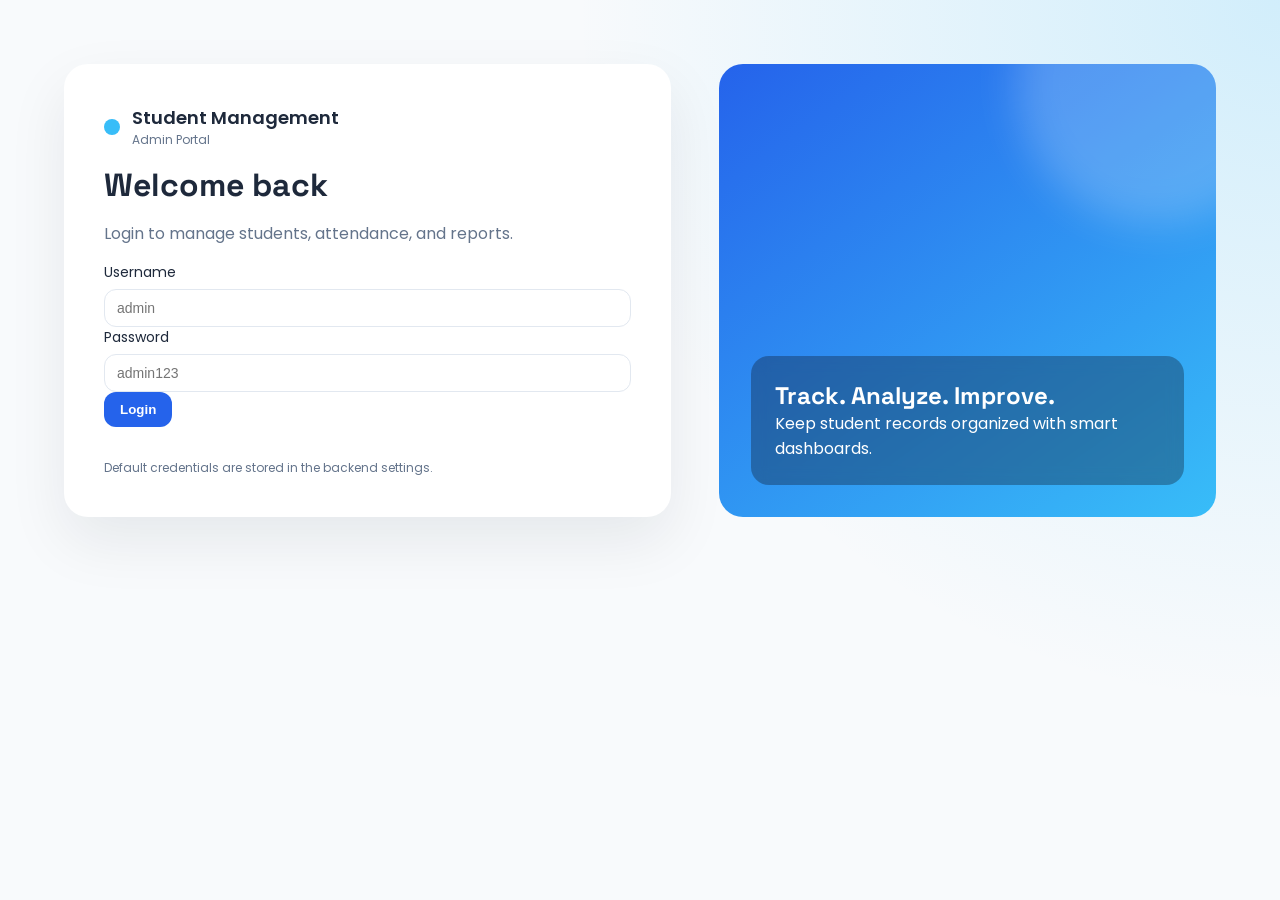
==== frontend/index.html @ d45fc471 "first commit" ====
<!DOCTYPE html>
<html lang="en">
  <head>
    <meta charset="UTF-8" />
    <meta name="viewport" content="width=device-width, initial-scale=1.0" />
    <title>Student Management System - Login</title>
    <link rel="stylesheet" href="css/style.css" />
    <link rel="preconnect" href="https://fonts.googleapis.com" />
    <link rel="preconnect" href="https://fonts.gstatic.com" crossorigin />
    <link
      href="https://fonts.googleapis.com/css2?family=Poppins:wght@400;500;600;700&family=Space+Grotesk:wght@500;600&display=swap"
      rel="stylesheet"
    />
  </head>
  <body class="theme">
    <main class="auth">
      <section class="auth-card">
        <div class="brand">
          <div class="brand-dot"></div>
          <div>
            <p class="brand-title">Student Management</p>
            <p class="brand-subtitle">Admin Portal</p>
          </div>
        </div>
        <h1>Welcome back</h1>
        <p class="muted">Login to manage students, attendance, and reports.</p>
        <form id="login-form">
          <label class="field">
            Username
            <input type="text" name="username" placeholder="admin" required />
          </label>
          <label class="field">
            Password
            <input type="password" name="password" placeholder="admin123" required />
          </label>
          <button type="submit" class="btn primary">Login</button>
          <p id="login-error" class="error"></p>
        </form>
        <p class="muted small">Default credentials are stored in the backend settings.</p>
      </section>
      <div class="auth-visual">
        <div class="card-glow"></div>
        <div class="auth-visual-card">
          <h2>Track. Analyze. Improve.</h2>
          <p>Keep student records organized with smart dashboards.</p>
        </div>
      </div>
    </main>
    <script src="js/login.js"></script>
  </body>
</html>
---- frontend/css/style.css ----
:root {
  --primary: #2563eb;
  --secondary: #38bdf8;
  --background: #f8fafc;
  --sidebar: #0f172a;
  --card: #ffffff;
  --success: #22c55e;
  --warning: #f59e0b;
  --danger: #ef4444;
  --text: #1e293b;
  --text-muted: #64748b;
  --shadow: 0 24px 60px rgba(15, 23, 42, 0.08);
}

* {
  box-sizing: border-box;
  margin: 0;
  padding: 0;
}

body.theme {
  font-family: "Poppins", "Segoe UI", sans-serif;
  background: radial-gradient(circle at top right, rgba(56, 189, 248, 0.2), transparent 45%),
    var(--background);
  color: var(--text);
  min-height: 100vh;
}

h1,
h2,
h3 {
  font-family: "Space Grotesk", "Poppins", sans-serif;
}

a {
  color: inherit;
}

.auth {
  display: grid;
  grid-template-columns: 1.1fr 0.9fr;
  gap: 48px;
  padding: 64px;
}

.auth-card {
  background: var(--card);
  padding: 40px;
  border-radius: 24px;
  box-shadow: var(--shadow);
  display: flex;
  flex-direction: column;
  gap: 16px;
}

.auth-card h1 {
  font-size: 32px;
}

.auth-visual {
  position: relative;
  border-radius: 24px;
  background: linear-gradient(145deg, var(--primary), var(--secondary));
  padding: 32px;
  display: flex;
  align-items: flex-end;
  color: white;
  overflow: hidden;
}

.auth-visual-card {
  background: rgba(15, 23, 42, 0.35);
  padding: 24px;
  border-radius: 18px;
  backdrop-filter: blur(8px);
}

.card-glow {
  position: absolute;
  width: 280px;
  height: 280px;
  top: -120px;
  right: -80px;
  background: rgba(255, 255, 255, 0.2);
  filter: blur(20px);
  border-radius: 999px;
}

.brand {
  display: flex;
  align-items: center;
  gap: 12px;
}

.brand-dot {
  width: 16px;
  height: 16px;
  background: var(--secondary);
  border-radius: 50%;
}

.brand-title {
  font-weight: 600;
  font-size: 18px;
}

.brand-subtitle {
  font-size: 12px;
  color: var(--text-muted);
}

.brand.compact .brand-subtitle {
  color: rgba(255, 255, 255, 0.7);
}

.field {
  display: flex;
  flex-direction: column;
  gap: 6px;
  font-size: 14px;
}

.field input,
.field select {
  padding: 10px 12px;
  border-radius: 12px;
  border: 1px solid #e2e8f0;
  font-size: 14px;
}

.btn {
  padding: 10px 16px;
  border-radius: 12px;
  border: none;
  cursor: pointer;
  font-weight: 600;
}

.btn.primary {
  background: var(--primary);
  color: white;
}

.btn.ghost {
  background: transparent;
  border: 1px solid #cbd5f5;
  color: var(--text);
}

.btn.success {
  background: var(--success);
  color: white;
}

.btn.danger {
  background: var(--danger);
  color: white;
}

.btn:hover {
  opacity: 0.9;
}

.muted {
  color: var(--text-muted);
}

.small {
  font-size: 12px;
}

.error {
  color: var(--danger);
  font-size: 13px;
  min-height: 16px;
}

.layout {
  display: grid;
  grid-template-columns: 260px 1fr;
  min-height: 100vh;
}

.sidebar {
  background: var(--sidebar);
  color: white;
  padding: 28px 20px;
  display: flex;
  flex-direction: column;
  gap: 24px;
}

.menu {
  display: flex;
  flex-direction: column;
  gap: 10px;
}

.menu-btn {
  background: transparent;
  border: none;
  color: rgba(255, 255, 255, 0.7);
  padding: 12px 14px;
  border-radius: 12px;
  text-align: left;
  cursor: pointer;
  font-weight: 600;
}

.menu-btn.active,
.menu-btn:hover {
  background: rgba(255, 255, 255, 0.1);
  color: white;
}

.content {
  padding: 32px 36px 64px;
}

.topbar {
  display: flex;
  justify-content: space-between;
  align-items: center;
  gap: 24px;
}

.topbar-actions {
  display: flex;
  gap: 12px;
  align-items: center;
}

.topbar input {
  padding: 10px 12px;
  border-radius: 12px;
  border: 1px solid #e2e8f0;
  min-width: 220px;
}

.cards {
  display: grid;
  grid-template-columns: repeat(auto-fit, minmax(180px, 1fr));
  gap: 16px;
  margin-top: 24px;
}

.stat-card {
  background: var(--card);
  border-radius: 18px;
  padding: 18px;
  box-shadow: var(--shadow);
}

.section {
  margin-top: 32px;
}

.section-header {
  display: flex;
  justify-content: space-between;
  align-items: center;
  margin-bottom: 16px;
}

.section-actions {
  display: flex;
  gap: 12px;
  align-items: center;
}

.table-wrap {
  background: var(--card);
  border-radius: 18px;
  padding: 16px;
  box-shadow: var(--shadow);
  overflow-x: auto;
}

.table-wrap table {
  width: 100%;
  border-collapse: collapse;
  font-size: 14px;
}

.table-wrap th,
.table-wrap td {
  text-align: left;
  padding: 12px;
  border-bottom: 1px solid #eef2f6;
}

.table-wrap th {
  font-size: 12px;
  text-transform: uppercase;
  letter-spacing: 0.06em;
  color: var(--text-muted);
}

.pagination {
  margin-top: 12px;
  display: flex;
  gap: 12px;
  align-items: center;
}

.activity {
  list-style: none;
  display: grid;
  gap: 12px;
}

.activity li {
  background: var(--card);
  padding: 12px 16px;
  border-radius: 14px;
  box-shadow: var(--shadow);
}

.report-output {
  background: var(--card);
  padding: 16px;
  border-radius: 16px;
  box-shadow: var(--shadow);
  min-height: 160px;
}

.settings-grid {
  display: grid;
  gap: 16px;
  max-width: 420px;
}

.attendance-actions {
  display: flex;
  gap: 12px;
  align-items: center;
}

.modal {
  position: fixed;
  inset: 0;
  display: flex;
  align-items: center;
  justify-content: center;
  background: rgba(15, 23, 42, 0.55);
  padding: 24px;
}

.modal-card {
  background: var(--card);
  border-radius: 20px;
  padding: 24px;
  width: min(560px, 100%);
}

.modal-header {
  display: flex;
  justify-content: space-between;
  align-items: center;
  margin-bottom: 16px;
}

.modal-form {
  display: grid;
  gap: 12px;
}

.hidden {
  display: none;
}

@media (max-width: 960px) {
  .auth {
    grid-template-columns: 1fr;
  }

  .layout {
    grid-template-columns: 1fr;
  }

  .sidebar {
    flex-direction: row;
    align-items: center;
    justify-content: space-between;
  }

  .menu {
    flex-direction: row;
    flex-wrap: wrap;
  }

  .topbar {
    flex-direction: column;
    align-items: flex-start;
  }
}
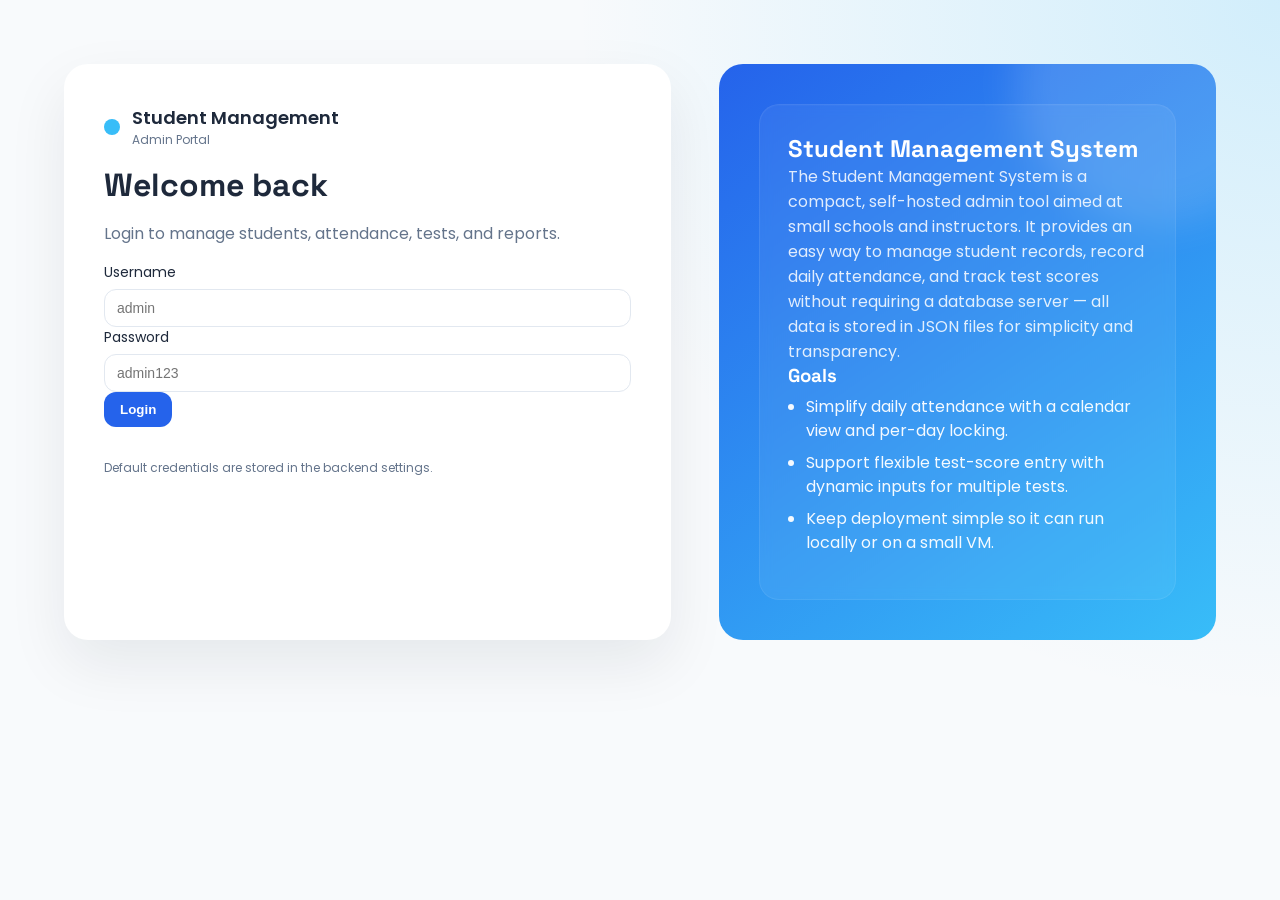
==== commit b3c69068: "first commit" ====
--- a/frontend/index.html
+++ b/frontend/index.html
@@ -23,7 +23,7 @@
           </div>
         </div>
         <h1>Welcome back</h1>
-        <p class="muted">Login to manage students, attendance, and reports.</p>
+        <p class="muted">Login to manage students, attendance, tests, and reports.</p>
         <form id="login-form">
           <label class="field">
             Username
@@ -41,11 +41,19 @@
       <div class="auth-visual">
         <div class="card-glow"></div>
         <div class="auth-visual-card">
-          <h2>Track. Analyze. Improve.</h2>
-          <p>Keep student records organized with smart dashboards.</p>
+          <h2>Student Management System</h2>
+          <p class="muted">The Student Management System is a compact, self-hosted admin tool aimed at small schools and instructors. It provides an easy way to manage student records, record daily attendance, and track test scores without requiring a database server — all data is stored in JSON files for simplicity and transparency.</p>
+
+          <h3>Goals</h3>
+          <ul>
+            <li>Simplify daily attendance with a calendar view and per-day locking.</li>
+            <li>Support flexible test-score entry with dynamic inputs for multiple tests.</li>
+            <li>Keep deployment simple so it can run locally or on a small VM.</li>
+          </ul>
         </div>
       </div>
     </main>
+    <script src="js/config.js"></script>
     <script src="js/login.js"></script>
   </body>
 </html>
--- a/frontend/css/style.css
+++ b/frontend/css/style.css
@@ -61,18 +61,22 @@
   position: relative;
   border-radius: 24px;
   background: linear-gradient(145deg, var(--primary), var(--secondary));
-  padding: 32px;
-  display: flex;
-  align-items: flex-end;
+  padding: 40px;
+  display: flex;
+  align-items: flex-start;
   color: white;
   overflow: hidden;
 }
 
 .auth-visual-card {
-  background: rgba(15, 23, 42, 0.35);
-  padding: 24px;
-  border-radius: 18px;
-  backdrop-filter: blur(8px);
+  background: rgba(255, 255, 255, 0.06);
+  padding: 28px;
+  border-radius: 20px;
+  backdrop-filter: blur(6px);
+  color: rgba(255,255,255,0.98);
+  border: 1px solid rgba(255,255,255,0.07);
+  box-shadow: inset 0 1px 0 rgba(255,255,255,0.02);
+  max-width: 480px;
 }
 
 .card-glow {
@@ -81,7 +85,7 @@
   height: 280px;
   top: -120px;
   right: -80px;
-  background: rgba(255, 255, 255, 0.2);
+  background: rgba(255, 255, 255, 0.14);
   filter: blur(20px);
   border-radius: 999px;
 }
@@ -109,6 +113,47 @@
   color: var(--text-muted);
 }
 
+.auth-visual-card h2,
+.auth-visual-card h3 {
+  color: #ffffff;
+}
+
+.auth-visual-card p.muted {
+  color: rgba(255,255,255,0.85);
+}
+
+.auth-visual-card ul {
+  margin: 8px 0 16px 18px;
+  color: rgba(255,255,255,0.95);
+  line-height: 1.5;
+}
+
+.auth-visual-card ul li {
+  margin-bottom: 8px;
+}
+
+.auth-visual-card pre,
+.auth-visual-card code {
+  font-family: ui-monospace, SFMono-Regular, Menlo, Monaco, "Roboto Mono", "Courier New", monospace;
+  font-size: 13px;
+}
+
+.auth-visual-card pre {
+  background: rgba(0,0,0,0.22);
+  padding: 12px;
+  border-radius: 8px;
+  overflow: auto;
+  color: #ffffff;
+  white-space: pre-wrap;
+  word-break: break-word;
+  margin-top: 8px;
+}
+
+.auth-visual-card a {
+  color: #cfe9ff;
+  text-decoration: underline;
+}
+
 .brand.compact .brand-subtitle {
   color: rgba(255, 255, 255, 0.7);
 }
@@ -118,6 +163,30 @@
   flex-direction: column;
   gap: 6px;
   font-size: 14px;
+}
+
+.field-header {
+  display: flex;
+  justify-content: space-between;
+  align-items: center;
+  gap: 12px;
+}
+
+.small-btn {
+  padding: 6px 10px;
+  font-size: 12px;
+}
+
+.test-marks-list {
+  display: grid;
+  gap: 10px;
+}
+
+.inline-field {
+  display: flex;
+  flex-direction: column;
+  gap: 6px;
+  font-size: 13px;
 }
 
 .field input,
@@ -336,6 +405,94 @@
   align-items: center;
 }
 
+.attendance-panel {
+  display: grid;
+  gap: 16px;
+}
+
+.calendar-card {
+  background: var(--card);
+  border-radius: 18px;
+  box-shadow: var(--shadow);
+  padding: 18px;
+}
+
+.calendar-header {
+  margin-bottom: 12px;
+}
+
+.calendar-weekdays,
+.calendar-grid {
+  display: grid;
+  grid-template-columns: repeat(7, minmax(0, 1fr));
+  gap: 8px;
+}
+
+.calendar-weekdays {
+  margin-bottom: 8px;
+  color: var(--text-muted);
+  font-size: 12px;
+  text-transform: uppercase;
+  letter-spacing: 0.04em;
+}
+
+.calendar-day {
+  height: 36px;
+  border-radius: 10px;
+  display: flex;
+  align-items: center;
+  justify-content: center;
+  background: #f1f5f9;
+  color: var(--text);
+  font-weight: 600;
+}
+
+.calendar-day.empty {
+  background: transparent;
+}
+
+.calendar-day.today {
+  background: var(--primary);
+  color: #fff;
+}
+
+.attendance-table-wrap {
+  margin-top: 0;
+}
+
+.attendance-footer-actions {
+  display: flex;
+  justify-content: flex-end;
+}
+
+.attendance-row-actions {
+  display: flex;
+  flex-wrap: wrap;
+  gap: 8px;
+}
+
+.attendance-status {
+  display: inline-flex;
+  align-items: center;
+  padding: 5px 10px;
+  border-radius: 999px;
+  background: #e2e8f0;
+  color: var(--text);
+  font-size: 12px;
+  font-weight: 600;
+  text-transform: capitalize;
+}
+
+.attendance-status.locked {
+  background: #dbeafe;
+  color: #1d4ed8;
+}
+
+.btn:disabled {
+  opacity: 0.6;
+  cursor: not-allowed;
+}
+
 .modal {
   position: fixed;
   inset: 0;
@@ -344,13 +501,19 @@
   justify-content: center;
   background: rgba(15, 23, 42, 0.55);
   padding: 24px;
+  overflow-y: auto;
 }
 
 .modal-card {
   background: var(--card);
   border-radius: 20px;
   padding: 24px;
-  width: min(560px, 100%);
+  width: min(880px, 100%);
+  max-height: calc(100vh - 48px);
+  overflow: hidden;
+  scroll-behavior: smooth;
+  display: flex;
+  flex-direction: column;
 }
 
 .modal-header {
@@ -360,9 +523,28 @@
   margin-bottom: 16px;
 }
 
-.modal-form {
-  display: grid;
-  gap: 12px;
+#student-form {
+  display: flex;
+  flex-wrap: wrap;
+  gap: 12px 16px;
+  align-items: flex-start;
+  max-height: calc(100vh - 170px);
+  overflow-y: scroll;
+  scrollbar-gutter: stable both-edges;
+  scroll-behavior: smooth;
+  padding-right: 6px;
+}
+
+#student-form > label.field {
+  flex: 1 1 calc(50% - 8px);
+  min-width: 280px;
+}
+
+#student-form > div.field,
+#student-form > #save-student,
+#student-form > #form-error {
+  width: 100%;
+  flex: 1 1 100%;
 }
 
 .hidden {
@@ -393,4 +575,23 @@
     flex-direction: column;
     align-items: flex-start;
   }
-}
+
+  .modal-card {
+    max-height: calc(100vh - 24px);
+    padding: 16px;
+  }
+
+  #student-form {
+    max-height: calc(100vh - 140px);
+  }
+
+  #student-form > label.field {
+    min-width: 100%;
+    flex-basis: 100%;
+  }
+
+  .calendar-day {
+    height: 32px;
+    font-size: 13px;
+  }
+}
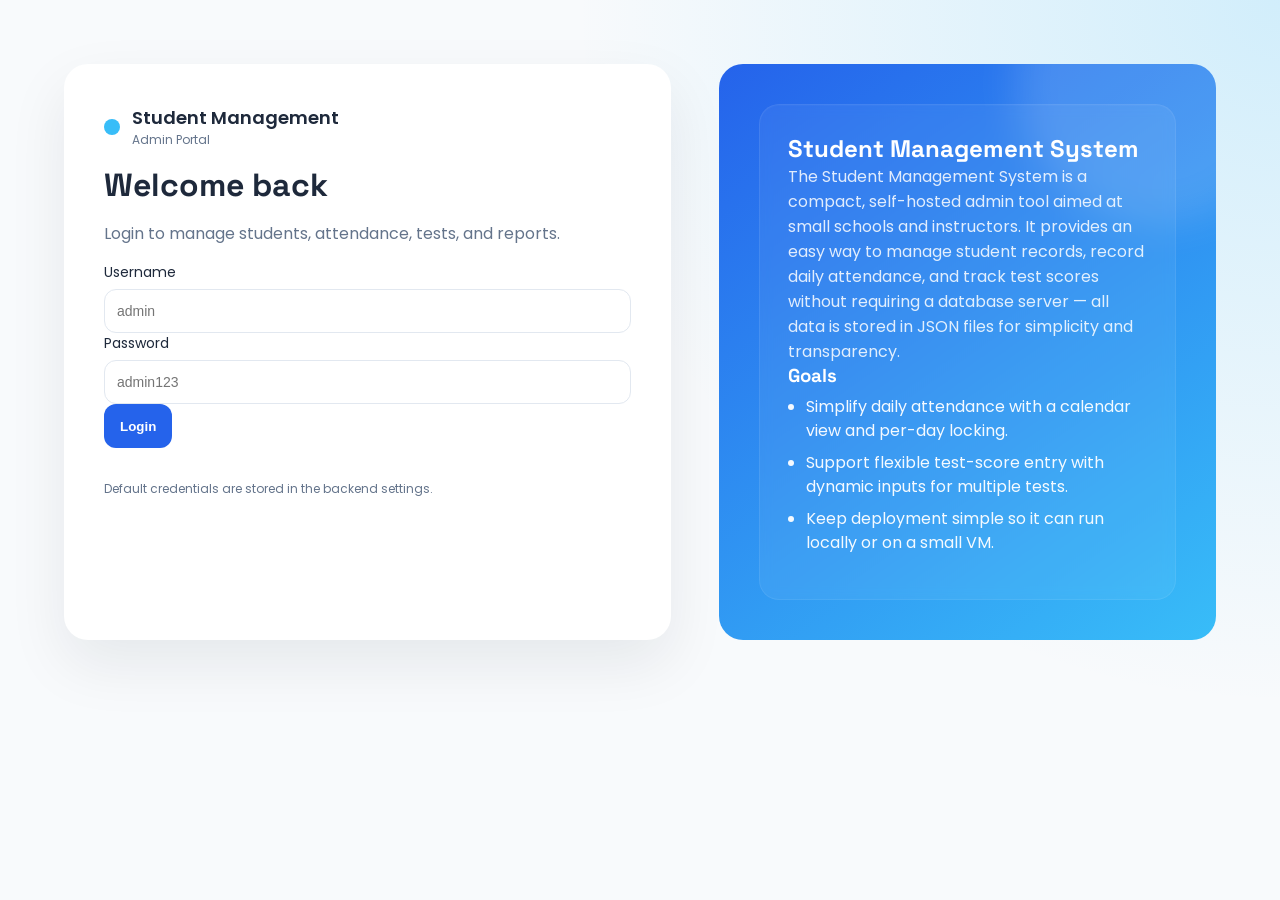
==== commit 9c06f604: "first commit" ====
--- a/frontend/index.html
+++ b/frontend/index.html
@@ -2,7 +2,11 @@
 <html lang="en">
   <head>
     <meta charset="UTF-8" />
-    <meta name="viewport" content="width=device-width, initial-scale=1.0" />
+    <meta name="viewport" content="width=device-width, initial-scale=1.0, viewport-fit=cover, user-scalable=yes" />
+    <meta name="theme-color" content="#2563eb" />
+    <meta name="apple-mobile-web-app-capable" content="yes" />
+    <meta name="apple-mobile-web-app-status-bar-style" content="black-translucent" />
+    <meta name="apple-mobile-web-app-title" content="Student Management" />
     <title>Student Management System - Login</title>
     <link rel="stylesheet" href="css/style.css" />
     <link rel="preconnect" href="https://fonts.googleapis.com" />
--- a/frontend/css/style.css
+++ b/frontend/css/style.css
@@ -10,6 +10,10 @@
   --text: #1e293b;
   --text-muted: #64748b;
   --shadow: 0 24px 60px rgba(15, 23, 42, 0.08);
+  --safe-area-inset-left: env(safe-area-inset-left, 0);
+  --safe-area-inset-right: env(safe-area-inset-right, 0);
+  --safe-area-inset-top: env(safe-area-inset-top, 0);
+  --safe-area-inset-bottom: env(safe-area-inset-bottom, 0);
 }
 
 * {
@@ -195,6 +199,17 @@
   border-radius: 12px;
   border: 1px solid #e2e8f0;
   font-size: 14px;
+  min-height: 44px;
+  -webkit-appearance: none;
+  appearance: none;
+  transition: border-color 150ms ease;
+}
+
+.field input:focus,
+.field select:focus {
+  outline: none;
+  border-color: var(--primary);
+  box-shadow: 0 0 0 3px rgba(37, 99, 235, 0.1);
 }
 
 .btn {
@@ -203,6 +218,16 @@
   border: none;
   cursor: pointer;
   font-weight: 600;
+  min-height: 44px;
+  display: flex;
+  align-items: center;
+  justify-content: center;
+  -webkit-tap-highlight-color: transparent;
+  transition: all 150ms ease;
+}
+
+.btn:active {
+  transform: scale(0.98);
 }
 
 .btn.primary {
@@ -229,6 +254,9 @@
 .btn:hover {
   opacity: 0.9;
 }
+
+/* hide mobile hamburger by default; shown in mobile media queries */
+.hamburger { display: none; }
 
 .muted {
   color: var(--text-muted);
@@ -274,6 +302,9 @@
   text-align: left;
   cursor: pointer;
   font-weight: 600;
+  min-height: 44px;
+  transition: all 150ms ease;
+  -webkit-tap-highlight-color: transparent;
 }
 
 .menu-btn.active,
@@ -284,6 +315,8 @@
 
 .content {
   padding: 32px 36px 64px;
+  overflow-y: auto;
+  -webkit-overflow-scrolling: touch;
 }
 
 .topbar {
@@ -349,6 +382,25 @@
   width: 100%;
   border-collapse: collapse;
   font-size: 14px;
+}
+
+.report-table {
+  width: 100%;
+  border-collapse: collapse;
+  font-size: 14px;
+}
+.report-table th {
+  text-align: left;
+  padding: 8px 10px;
+  background: rgba(0,0,0,0.04);
+  font-weight: 700;
+}
+.report-table td {
+  padding: 8px 10px;
+  border-bottom: 1px solid rgba(0,0,0,0.06);
+}
+.report-table tbody tr:nth-child(odd) td {
+  background: rgba(0,0,0,0.02);
 }
 
 .table-wrap th,
@@ -595,3 +647,518 @@
     font-size: 13px;
   }
 }
+
+/* Responsive improvements: off-canvas sidebar, tighter tables, modal tweaks */
+@media (max-width: 960px) {
+  .auth {
+    grid-template-columns: 1fr;
+  }
+
+  .layout {
+    position: relative;
+    grid-template-columns: 1fr;
+  }
+
+  .sidebar {
+    position: fixed;
+    top: 0;
+    left: -320px; /* off-canvas */
+    height: 100vh;
+    width: 260px;
+    z-index: 60;
+    transition: left 240ms ease, transform 240ms ease;
+    padding-top: 24px;
+    padding-bottom: 24px;
+    box-shadow: 0 8px 30px rgba(2,6,23,0.35);
+    display: flex;
+    flex-direction: column;
+    gap: 12px;
+    overflow-y: auto;
+  }
+
+  body.sidebar-open .sidebar {
+    left: 0;
+  }
+
+  body.sidebar-open::before {
+    content: '';
+    position: fixed;
+    inset: 0;
+    background: rgba(0, 0, 0, 0.4);
+    z-index: 50;
+  }
+
+  .hamburger {
+    display: inline-flex;
+    align-items: center;
+    justify-content: center;
+    padding: 8px 10px;
+    font-size: 18px;
+    margin-right: 8px;
+    border-radius: 8px;
+  }
+
+  .content {
+    padding: 20px 18px 64px;
+  }
+
+  .table-wrap {
+    padding: 12px;
+  }
+
+  .report-output, .table-wrap table, .report-table {
+    font-size: 13px;
+  }
+
+  /* ensure logout button anchors to bottom of sidebar */
+  .sidebar #logout {
+    margin-top: auto;
+    align-self: stretch;
+  }
+
+  .topbar {
+    margin-bottom: 16px;
+  }
+
+  .topbar input {
+    min-width: 180px;
+  }
+}
+
+@media (max-width: 600px) {
+  /* Auth page mobile */
+  .auth {
+    padding: 24px 16px;
+    gap: 24px;
+  }
+
+  .auth-card {
+    padding: 20px 16px;
+    border-radius: 16px;
+  }
+
+  .auth-card h1 {
+    font-size: 24px;
+  }
+
+  .auth-visual {
+    padding: 20px;
+    border-radius: 16px;
+  }
+
+  .auth-visual-card {
+    padding: 16px;
+    border-radius: 12px;
+    font-size: 14px;
+  }
+
+  .card-glow {
+    width: 200px;
+    height: 200px;
+    top: -80px;
+    right: -60px;
+  }
+
+  /* Dashboard mobile */
+  .topbar {
+    flex-direction: column;
+    align-items: stretch;
+    gap: 12px;
+  }
+
+  .topbar input {
+    min-width: auto;
+    width: 100%;
+  }
+
+  .topbar-actions {
+    flex-direction: column;
+    gap: 8px;
+  }
+
+  .topbar-actions button {
+    width: 100%;
+  }
+
+  .topbar-actions input {
+    width: 100%;
+  }
+
+  /* Stats cards stacked */
+  .cards {
+    grid-template-columns: 1fr;
+    gap: 12px;
+    margin-top: 16px;
+  }
+
+  .stat-card {
+    display: grid;
+    grid-template-columns: 1fr 1fr;
+    align-items: center;
+    justify-content: space-between;
+    padding: 14px 12px;
+    border-radius: 12px;
+    gap: 8px;
+  }
+
+  .stat-card p {
+    margin: 0;
+    font-size: 13px;
+    color: var(--text-muted);
+    grid-column: 1;
+  }
+
+  .stat-card h2 {
+    margin: 0;
+    font-size: 18px;
+    font-weight: 700;
+    grid-column: 2;
+    text-align: right;
+  }
+
+  /* Sections */
+  .section {
+    margin-top: 20px;
+  }
+
+  .section-header {
+    flex-direction: column;
+    align-items: flex-start;
+    gap: 12px;
+  }
+
+  .section-actions {
+    flex-direction: column;
+    width: 100%;
+    gap: 8px;
+  }
+
+  .section-actions select,
+  .section-actions input {
+    width: 100%;
+  }
+
+  .section-actions button {
+    width: 100%;
+  }
+
+  /* Tables - optimize for mobile */
+  .table-wrap {
+    padding: 0;
+    border-radius: 12px;
+    overflow: hidden;
+    background: transparent;
+  }
+
+  .table-wrap table {
+    font-size: 12px;
+    width: 100%;
+    background: transparent;
+  }
+
+  /* Hide table header on mobile and show as data attributes */
+  .table-wrap thead {
+    display: none;
+  }
+
+  .table-wrap tbody {
+    display: flex;
+    flex-direction: column;
+    gap: 10px;
+    padding: 12px;
+  }
+
+  .table-wrap tr {
+    display: flex;
+    flex-direction: column;
+    background: var(--card);
+    border-radius: 10px;
+    padding: 12px;
+    gap: 8px;
+    border-bottom: none;
+    box-shadow: 0 2px 8px rgba(0, 0, 0, 0.06);
+    border: 1px solid #f0f1f3;
+  }
+
+  .table-wrap td {
+    display: grid;
+    grid-template-columns: 100px 1fr;
+    gap: 12px;
+    align-items: flex-start;
+    padding: 0;
+    font-size: 13px;
+    border-bottom: none;
+  }
+
+  .table-wrap td::before {
+    content: attr(data-label);
+    font-weight: 600;
+    color: var(--text-muted);
+    font-size: 12px;
+    text-transform: capitalize;
+  }
+
+  /* Special styling for action cells */
+  .table-wrap td.actions {
+    display: block;
+    padding-top: 8px;
+    border-top: 1px solid #f0f1f3;
+  }
+
+  .table-wrap td.actions::before {
+    display: block;
+    margin-bottom: 8px;
+  }
+
+  .table-wrap .attendance-row-actions {
+    display: flex;
+    flex-direction: column;
+    gap: 6px;
+  }
+
+  .table-wrap .attendance-row-actions button {
+    width: 100%;
+    padding: 8px 12px;
+    font-size: 12px;
+  }
+
+  .table-wrap button {
+    width: auto;
+    padding: 8px 12px;
+    font-size: 12px;
+  }
+
+  /* Attendance section */
+  .attendance-panel {
+    gap: 12px;
+  }
+
+  .calendar-card {
+    padding: 12px;
+    border-radius: 12px;
+  }
+
+  .calendar-weekdays,
+  .calendar-grid {
+    gap: 4px;
+  }
+
+  .calendar-day {
+    height: 28px;
+    font-size: 11px;
+    border-radius: 6px;
+  }
+
+  .attendance-table-wrap {
+    margin-top: 12px;
+  }
+
+  .attendance-row-actions {
+    flex-direction: column;
+    gap: 6px;
+  }
+
+  .attendance-row-actions button {
+    width: 100%;
+    font-size: 12px;
+    padding: 6px 8px;
+  }
+
+  /* Pagination */
+  .pagination {
+    justify-content: center;
+    gap: 8px;
+    margin-top: 12px;
+  }
+
+  .pagination button {
+    padding: 8px 12px;
+    font-size: 12px;
+  }
+
+  /* Report and output */
+  .report-output {
+    min-height: 200px;
+    overflow-x: auto;
+    -webkit-overflow-scrolling: touch;
+    font-size: 12px;
+    padding: 12px;
+  }
+
+  .report-table {
+    font-size: 12px;
+  }
+
+  .report-table th,
+  .report-table td {
+    padding: 6px 8px;
+    font-size: 11px;
+  }
+
+  .report-actions {
+    display: grid;
+    grid-template-columns: 1fr;
+    gap: 8px;
+    margin-top: 12px;
+  }
+
+  .report-actions button {
+    width: 100%;
+    font-size: 13px;
+  }
+
+  /* Modal improvements */
+  .modal {
+    padding: 16px;
+  }
+
+  .modal-card {
+    width: 100%;
+    border-radius: 16px;
+    padding: 14px;
+    max-height: calc(100vh - 32px);
+  }
+
+  .modal-header {
+    margin-bottom: 12px;
+  }
+
+  .modal-header h3 {
+    font-size: 18px;
+  }
+
+  #student-form {
+    flex-direction: column;
+    max-height: calc(100vh - 140px);
+    gap: 10px;
+  }
+
+  #student-form > label.field {
+    min-width: auto;
+    width: 100%;
+    flex-basis: auto;
+  }
+
+  #student-form > div.field {
+    width: 100%;
+  }
+
+  #student-form > button {
+    width: 100%;
+  }
+
+  .field input,
+  .field select {
+    font-size: 16px;
+    padding: 12px;
+  }
+
+  .btn {
+    padding: 12px 16px;
+    font-size: 14px;
+  }
+
+  /* Activity list */
+  .activity {
+    gap: 10px;
+  }
+
+  .activity li {
+    padding: 12px 14px;
+    border-radius: 10px;
+    font-size: 13px;
+  }
+
+  /* Settings */
+  .settings-grid {
+    max-width: 100%;
+    gap: 12px;
+  }
+
+  /* Content padding */
+  .content {
+    padding: 16px 14px 50px;
+  }
+}
+
+/* Extra small screens - phones */
+@media (max-width: 380px) {
+  .auth {
+    padding: 16px 12px;
+    gap: 16px;
+  }
+
+  .auth-card {
+    padding: 16px 12px;
+  }
+
+  .auth-card h1 {
+    font-size: 20px;
+  }
+
+  .topbar h1 {
+    font-size: 18px;
+  }
+
+  .topbar p {
+    font-size: 12px;
+  }
+
+  .stat-card {
+    padding: 10px 10px;
+  }
+
+  .stat-card p {
+    font-size: 12px;
+  }
+
+  .stat-card h2 {
+    font-size: 16px;
+  }
+
+  .table-wrap th,
+  .table-wrap td {
+    padding: 6px 4px;
+    font-size: 11px;
+  }
+
+  .btn {
+    padding: 10px 12px;
+    font-size: 13px;
+  }
+
+  .field input,
+  .field select {
+    font-size: 16px;
+    padding: 10px;
+  }
+
+  .content {
+    padding: 12px 10px 40px;
+  }
+
+  .modal-card {
+    padding: 12px;
+  }
+}
+
+/* Landscape orientation tweaks */
+@media (max-height: 500px) {
+  .auth {
+    padding: 20px;
+    min-height: auto;
+  }
+
+  .modal-card {
+    max-height: 90vh;
+  }
+
+  .field {
+    gap: 4px;
+  }
+
+  .field input,
+  .field select {
+    padding: 8px 10px;
+  }
+}
